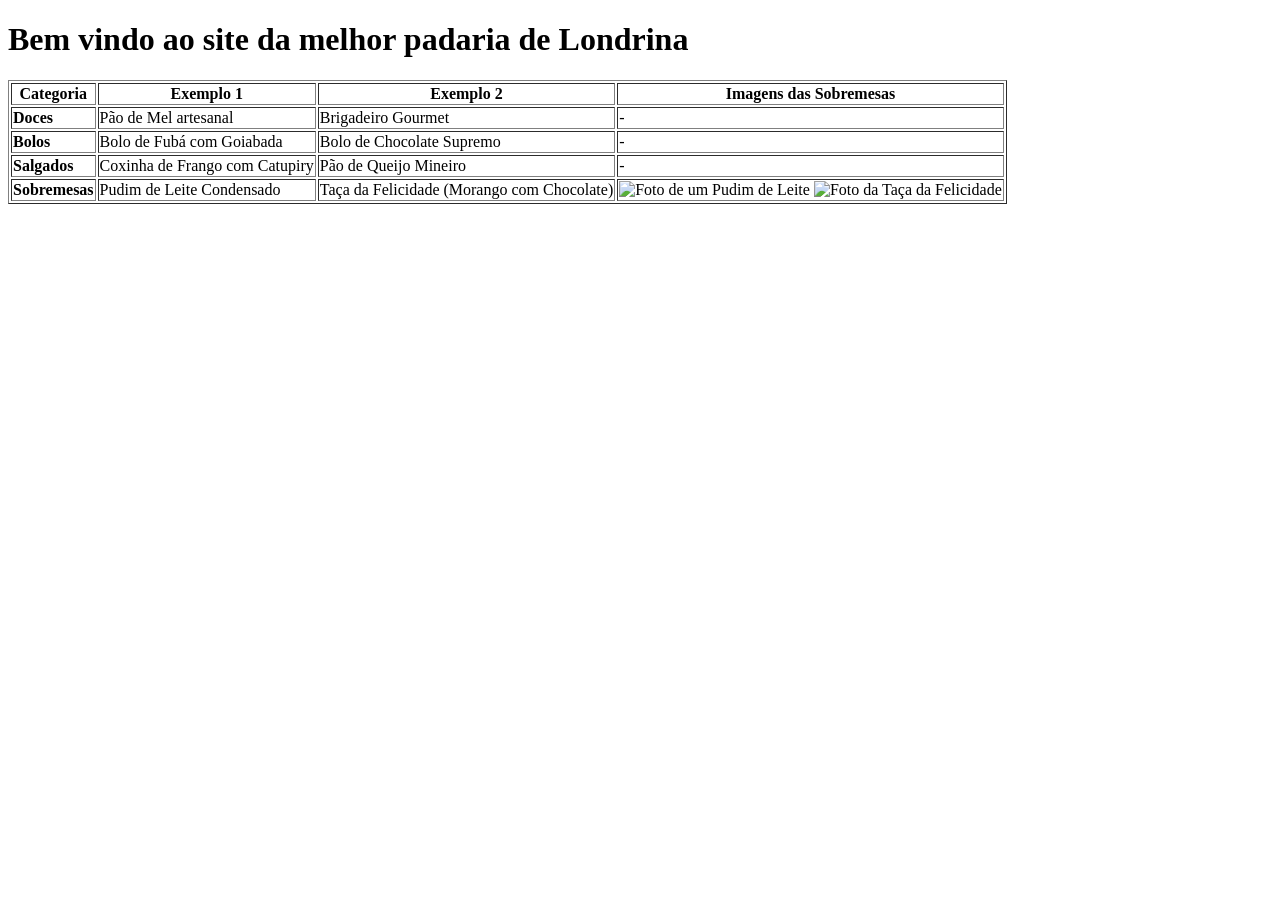
==== index.html @ f68f6aa6 "ok" ====
<!DOCTYPE html>
<html lang="pt-BR">
<head>
    <meta charset="UTF-8">
    <title>Padaria em Londrina</title>
</head>
<body>

    <h1>Bem vindo ao site da melhor padaria de Londrina</h1>

    <table border="1">
        <thead>
            <tr>
                <th>Categoria</th>
                <th>Exemplo 1</th>
                <th>Exemplo 2</th>
                <th>Imagens das Sobremesas</th>
            </tr>
        </thead>

       
        <tbody>
            <tr>
                <td><strong>Doces</strong></td>
                <td>Pão de Mel artesanal</td>
                <td>Brigadeiro Gourmet</td>
                <td>-</td>
            </tr>
            <tr>
                <td><strong>Bolos</strong></td>
                <td>Bolo de Fubá com Goiabada</td>
                <td>Bolo de Chocolate Supremo</td>
                <td>-</td>
            </tr>
            <tr>
                <td><strong>Salgados</strong></td>
                <td>Coxinha de Frango com Catupiry</td>
                <td>Pão de Queijo Mineiro</td>
                <td>-</td>
            </tr>
            <tr>
                <td><strong>Sobremesas</strong></td>
                <td>Pudim de Leite Condensado</td>
                <td>Taça da Felicidade (Morango com Chocolate)</td>
                <td>
                    <img src="caminho-da-imagem-pudim.jpg" alt="Foto de um Pudim de Leite" width="100">
                    <img src="caminho-da-imagem-taca.jpg" alt="Foto da Taça da Felicidade" width="100">
                </td>
            </tr>
        </tbody>
    </table>
</body>
</html>
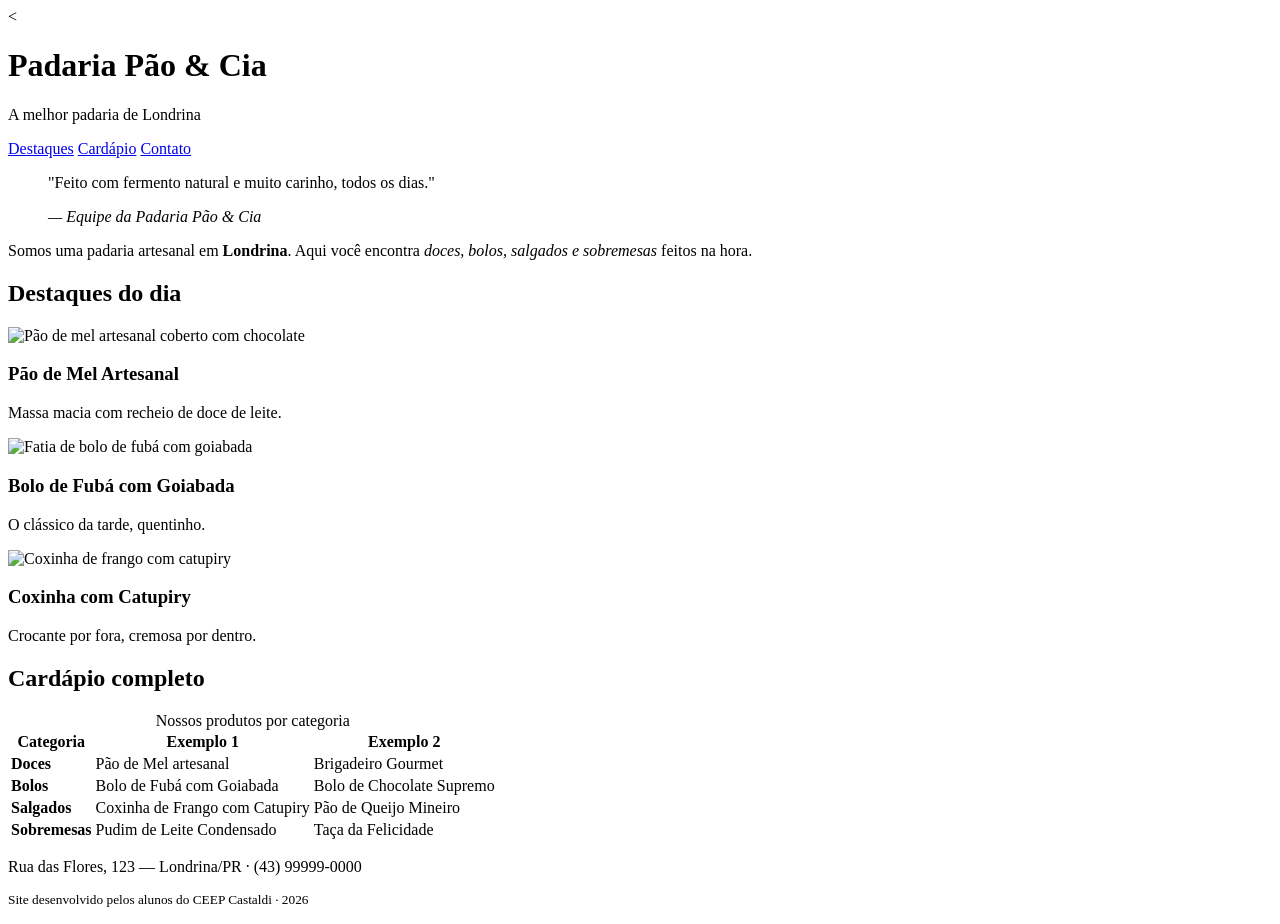
==== commit d42bb7f7: "ok" ====
--- a/index.html
+++ b/index.html
@@ -1,53 +1,103 @@
-<!DOCTYPE html>
+<<!DOCTYPE html>
 <html lang="pt-BR">
 <head>
     <meta charset="UTF-8">
+    <meta name="viewport" content="width=device-width, initial-scale=1.0">
     <title>Padaria em Londrina</title>
+    <link rel="stylesheet" href="style.css">
 </head>
 <body>
 
-    <h1>Bem vindo ao site da melhor padaria de Londrina</h1>
+    <!-- CABEÇALHO: identidade + menu de navegação -->
+    <header class="cabecalho">
+        <h1>Padaria Pão &amp; Cia</h1>
+        <p class="subtitulo">A melhor padaria de Londrina</p>
+        <nav class="menu">
+            <a href="#destaques">Destaques</a>
+            <a href="#cardapio">Cardápio</a>
+            <a href="#contato">Contato</a>
+        </nav>
+    </header>
 
-    <table border="1">
-        <thead>
-            <tr>
-                <th>Categoria</th>
-                <th>Exemplo 1</th>
-                <th>Exemplo 2</th>
-                <th>Imagens das Sobremesas</th>
-            </tr>
-        </thead>
+    <main>
 
-       
-        <tbody>
-            <tr>
-                <td><strong>Doces</strong></td>
-                <td>Pão de Mel artesanal</td>
-                <td>Brigadeiro Gourmet</td>
-                <td>-</td>
-            </tr>
-            <tr>
-                <td><strong>Bolos</strong></td>
-                <td>Bolo de Fubá com Goiabada</td>
-                <td>Bolo de Chocolate Supremo</td>
-                <td>-</td>
-            </tr>
-            <tr>
-                <td><strong>Salgados</strong></td>
-                <td>Coxinha de Frango com Catupiry</td>
-                <td>Pão de Queijo Mineiro</td>
-                <td>-</td>
-            </tr>
-            <tr>
-                <td><strong>Sobremesas</strong></td>
-                <td>Pudim de Leite Condensado</td>
-                <td>Taça da Felicidade (Morango com Chocolate)</td>
-                <td>
-                    <img src="caminho-da-imagem-pudim.jpg" alt="Foto de um Pudim de Leite" width="100">
-                    <img src="caminho-da-imagem-taca.jpg" alt="Foto da Taça da Felicidade" width="100">
-                </td>
-            </tr>
-        </tbody>
-    </table>
+        <!-- APRESENTAÇÃO: tags de autoria (blockquote, cite, strong, em) -->
+        <section class="intro">
+            <blockquote>
+                <p>"Feito com fermento natural e muito carinho, todos os dias."</p>
+                <cite>— Equipe da Padaria Pão &amp; Cia</cite>
+            </blockquote>
+            <p>Somos uma padaria artesanal em <strong>Londrina</strong>. Aqui você encontra
+               <em>doces, bolos, salgados e sobremesas</em> feitos na hora.</p>
+        </section>
+
+        <!-- DESTAQUES: cards em Flexbox -->
+        <section id="destaques" class="destaques">
+            <h2>Destaques do dia</h2>
+            <div class="cards">
+                <article class="card">
+                    <!-- Troque a URL abaixo pelo caminho da sua foto: src="img/pao-de-mel.jpg" -->
+                    <img src="https://placehold.co/300x200?text=Pao+de+Mel" alt="Pão de mel artesanal coberto com chocolate">
+                    <h3>Pão de Mel Artesanal</h3>
+                    <p>Massa macia com recheio de doce de leite.</p>
+                </article>
+                <article class="card">
+                    <img src="https://placehold.co/300x200?text=Bolo+de+Fuba" alt="Fatia de bolo de fubá com goiabada">
+                    <h3>Bolo de Fubá com Goiabada</h3>
+                    <p>O clássico da tarde, quentinho.</p>
+                </article>
+                <article class="card">
+                    <img src="https://placehold.co/300x200?text=Coxinha" alt="Coxinha de frango com catupiry">
+                    <h3>Coxinha com Catupiry</h3>
+                    <p>Crocante por fora, cremosa por dentro.</p>
+                </article>
+            </div>
+        </section>
+
+        <!-- CARDÁPIO: a tabela original, agora semântica e estilizada -->
+        <section id="cardapio" class="cardapio">
+            <h2>Cardápio completo</h2>
+            <table class="tabela-cardapio">
+                <caption>Nossos produtos por categoria</caption>
+                <thead>
+                    <tr>
+                        <th scope="col">Categoria</th>
+                        <th scope="col">Exemplo 1</th>
+                        <th scope="col">Exemplo 2</th>
+                    </tr>
+                </thead>
+                <tbody>
+                    <tr>
+                        <td><strong>Doces</strong></td>
+                        <td>Pão de Mel artesanal</td>
+                        <td>Brigadeiro Gourmet</td>
+                    </tr>
+                    <tr>
+                        <td><strong>Bolos</strong></td>
+                        <td>Bolo de Fubá com Goiabada</td>
+                        <td>Bolo de Chocolate Supremo</td>
+                    </tr>
+                    <tr>
+                        <td><strong>Salgados</strong></td>
+                        <td>Coxinha de Frango com Catupiry</td>
+                        <td>Pão de Queijo Mineiro</td>
+                    </tr>
+                    <tr>
+                        <td><strong>Sobremesas</strong></td>
+                        <td>Pudim de Leite Condensado</td>
+                        <td>Taça da Felicidade</td>
+                    </tr>
+                </tbody>
+            </table>
+        </section>
+
+    </main>
+
+    <!-- RODAPÉ -->
+    <footer id="contato" class="rodape">
+        <p>Rua das Flores, 123 — Londrina/PR · (43) 99999-0000</p>
+        <p><small>Site desenvolvido pelos alunos do CEEP Castaldi · 2026</small></p>
+    </footer>
+
 </body>
-</html>+</html>
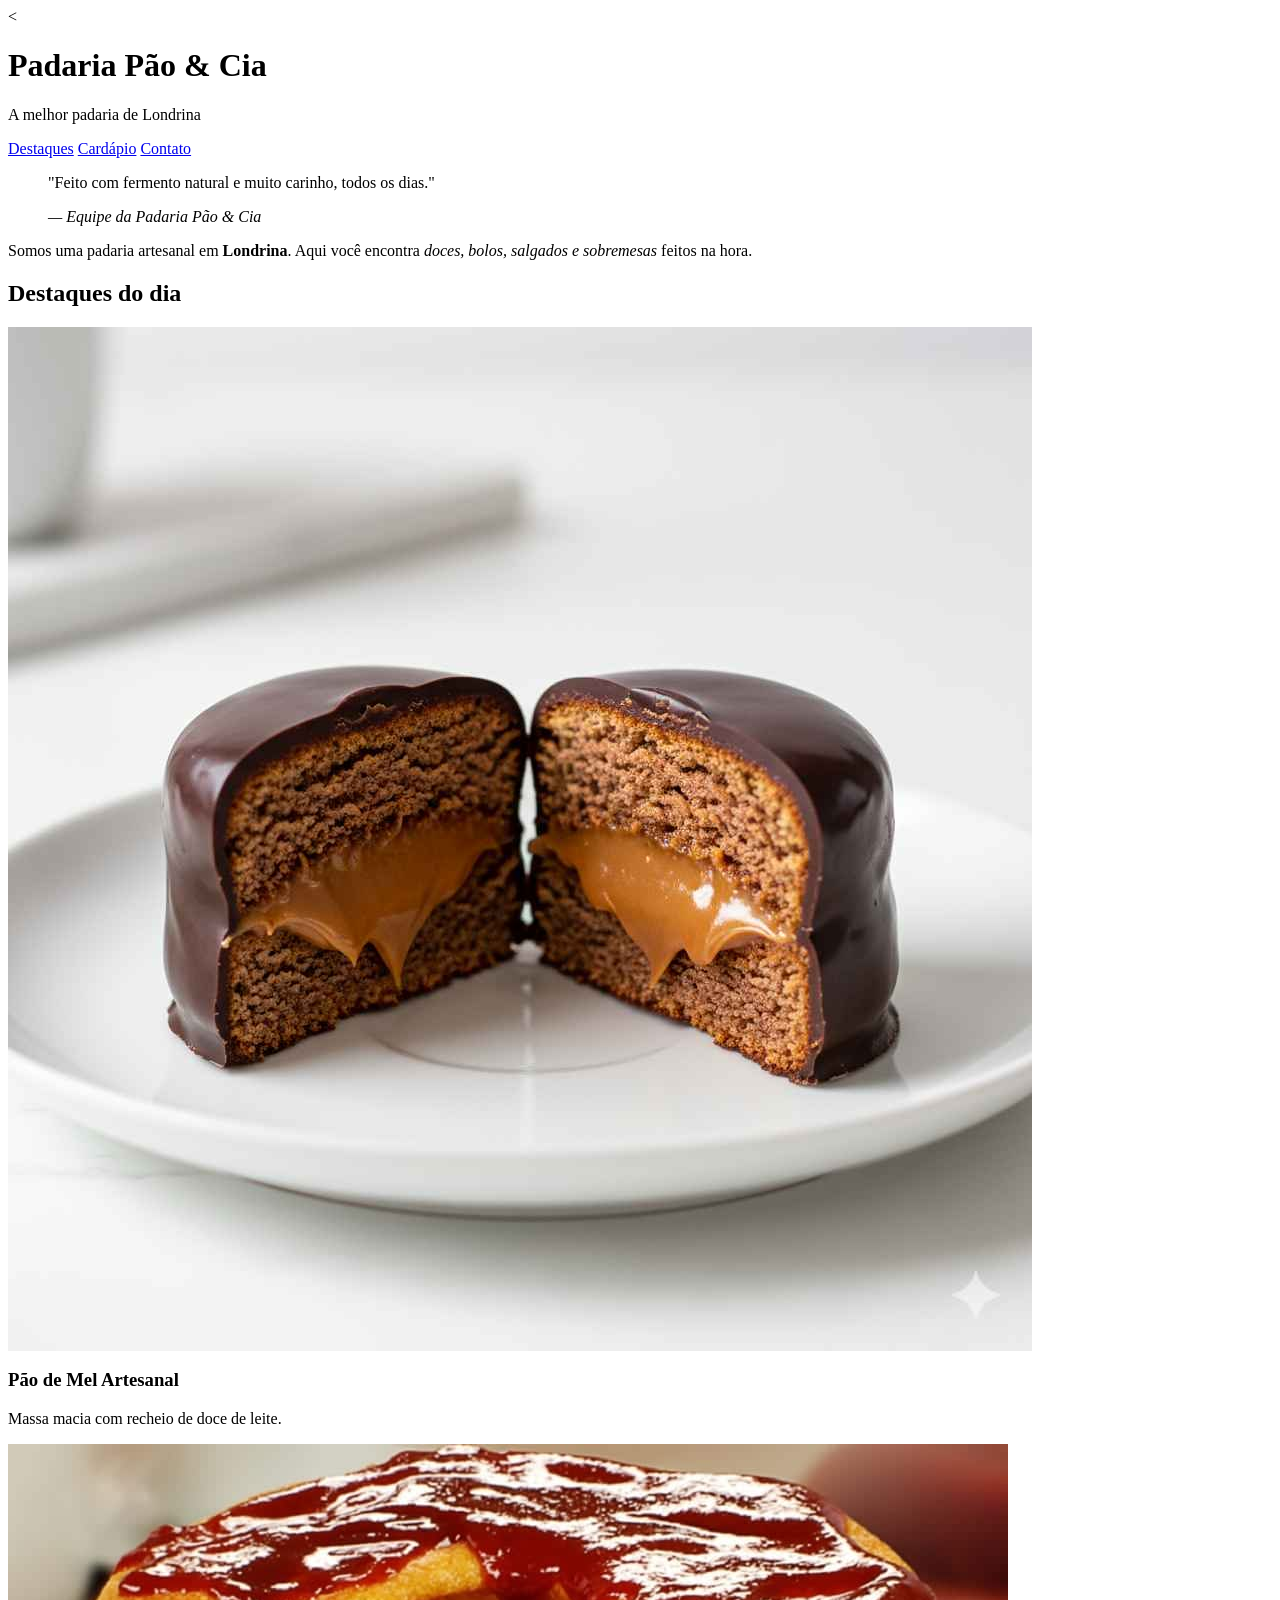
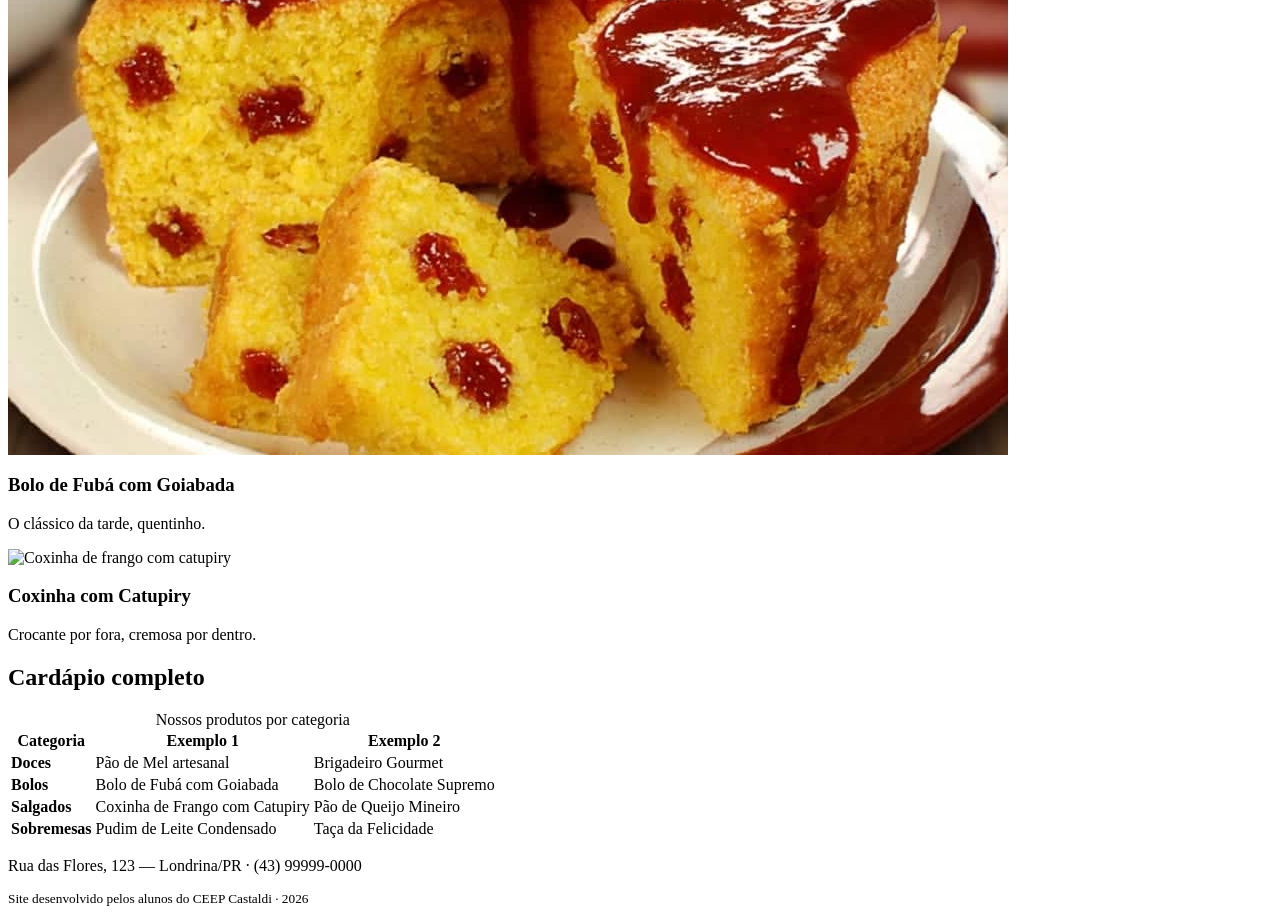
==== commit 053744b6: "ok" ====
--- a/index.html
+++ b/index.html
@@ -37,12 +37,12 @@
             <div class="cards">
                 <article class="card">
                     <!-- Troque a URL abaixo pelo caminho da sua foto: src="img/pao-de-mel.jpg" -->
-                    <img src="https://placehold.co/300x200?text=Pao+de+Mel" alt="Pão de mel artesanal coberto com chocolate">
+                    <img src="imagens/Pao-de-Mel.jpg" alt="Pão de mel artesanal coberto com chocolate">
                     <h3>Pão de Mel Artesanal</h3>
                     <p>Massa macia com recheio de doce de leite.</p>
                 </article>
                 <article class="card">
-                    <img src="https://placehold.co/300x200?text=Bolo+de+Fuba" alt="Fatia de bolo de fubá com goiabada">
+                    <img src="imagens/confira-duas-receitas-de-dar-agua-na-boca-de-bolo-de-fuba-com-goiabada-3.jpg" alt="Fatia de bolo de fubá com goiabada">
                     <h3>Bolo de Fubá com Goiabada</h3>
                     <p>O clássico da tarde, quentinho.</p>
                 </article>
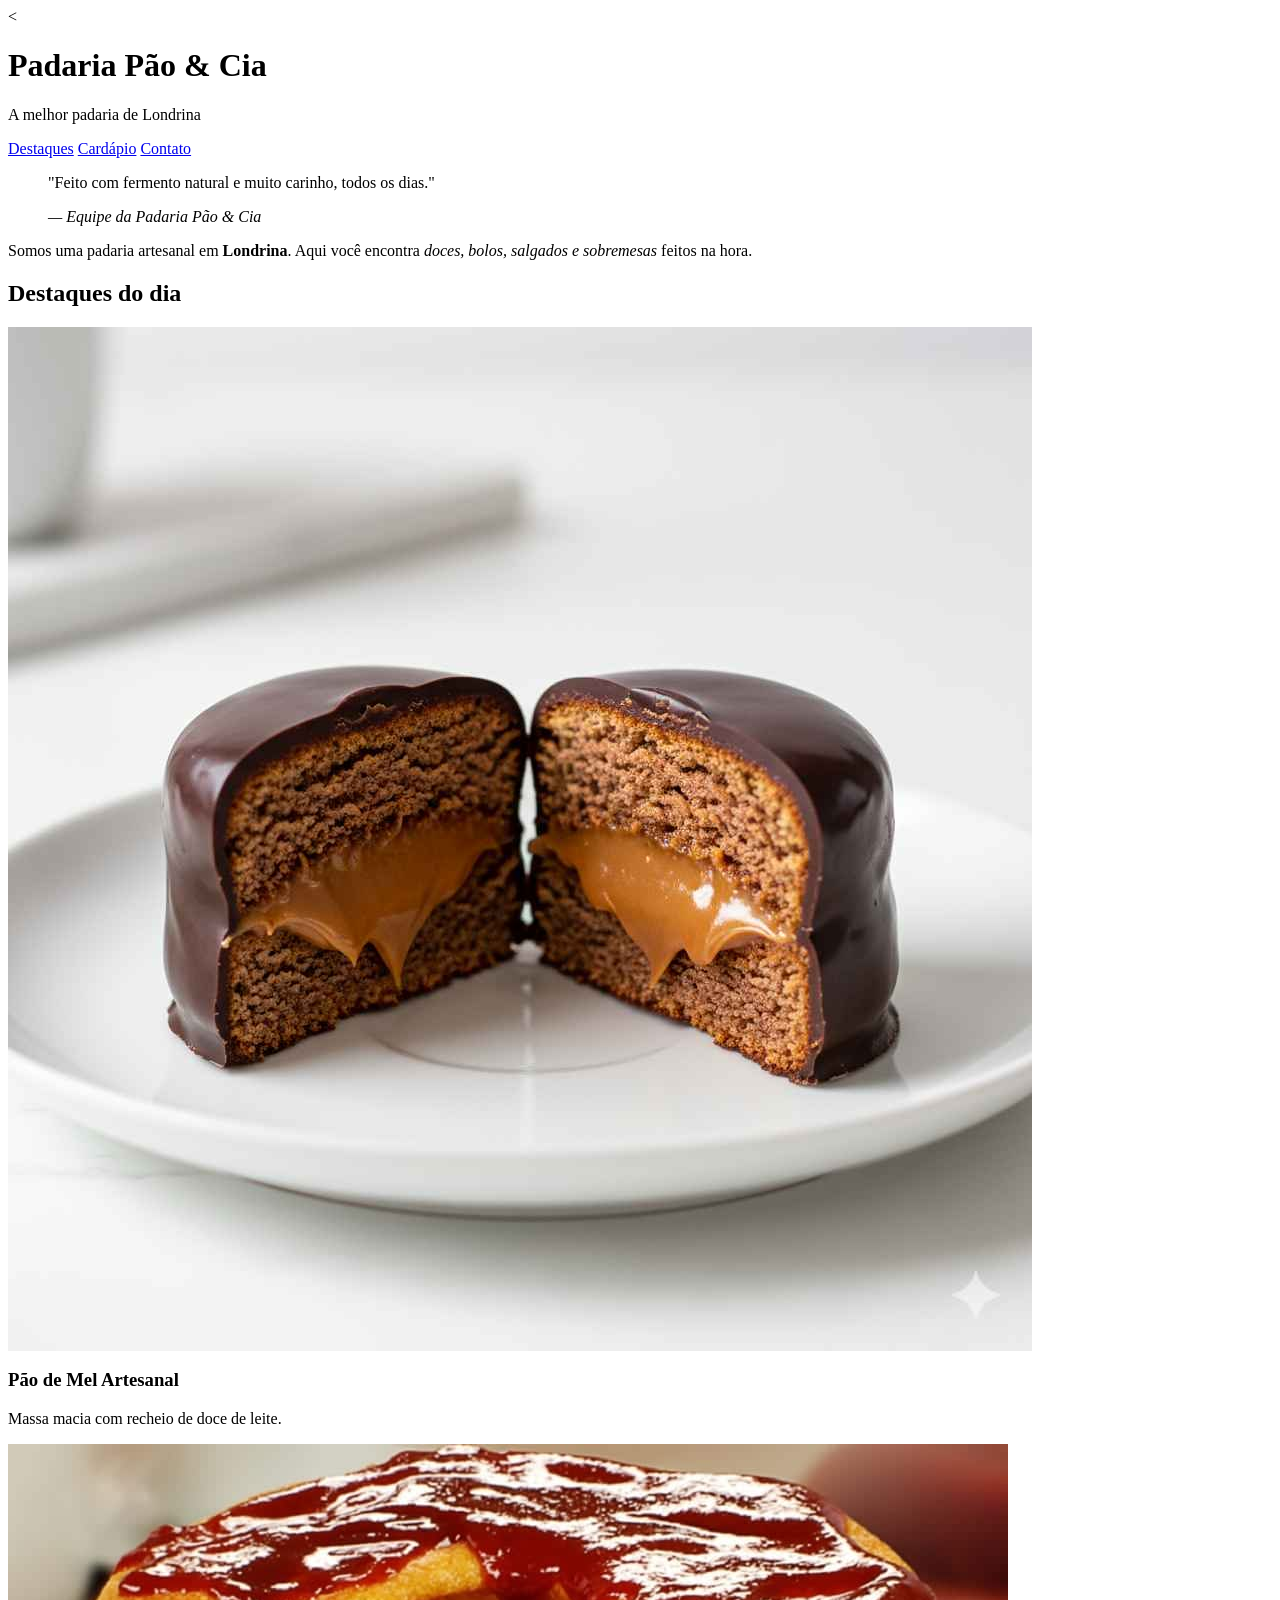
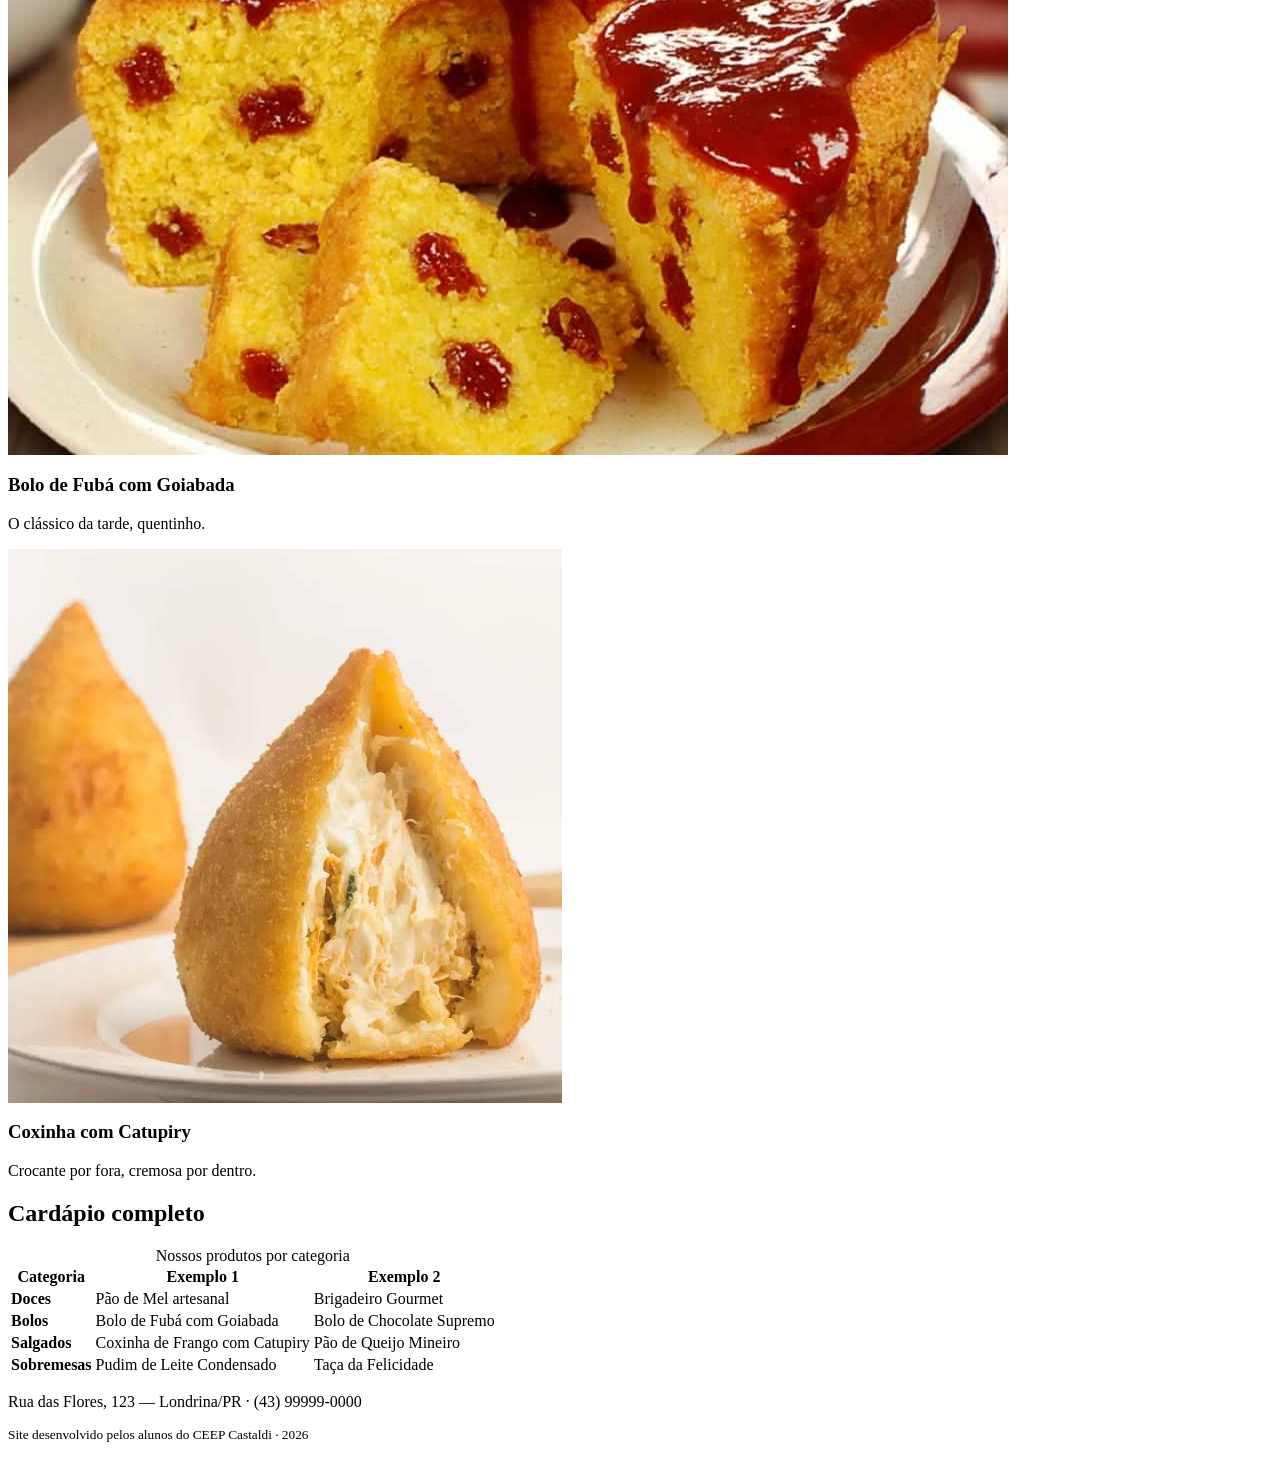
==== commit 3c80d577: "ok" ====
--- a/index.html
+++ b/index.html
@@ -42,12 +42,12 @@
                     <p>Massa macia com recheio de doce de leite.</p>
                 </article>
                 <article class="card">
-                    <img src="imagens/confira-duas-receitas-de-dar-agua-na-boca-de-bolo-de-fuba-com-goiabada-3.jpg" alt="Fatia de bolo de fubá com goiabada">
+                    <img src="imagens/bolodefubacomgoiabada.jpg">
                     <h3>Bolo de Fubá com Goiabada</h3>
                     <p>O clássico da tarde, quentinho.</p>
                 </article>
                 <article class="card">
-                    <img src="https://placehold.co/300x200?text=Coxinha" alt="Coxinha de frango com catupiry">
+                    <img src="imagens/coxinha.jpeg" alt="Coxinha de frango com catupiry">
                     <h3>Coxinha com Catupiry</h3>
                     <p>Crocante por fora, cremosa por dentro.</p>
                 </article>
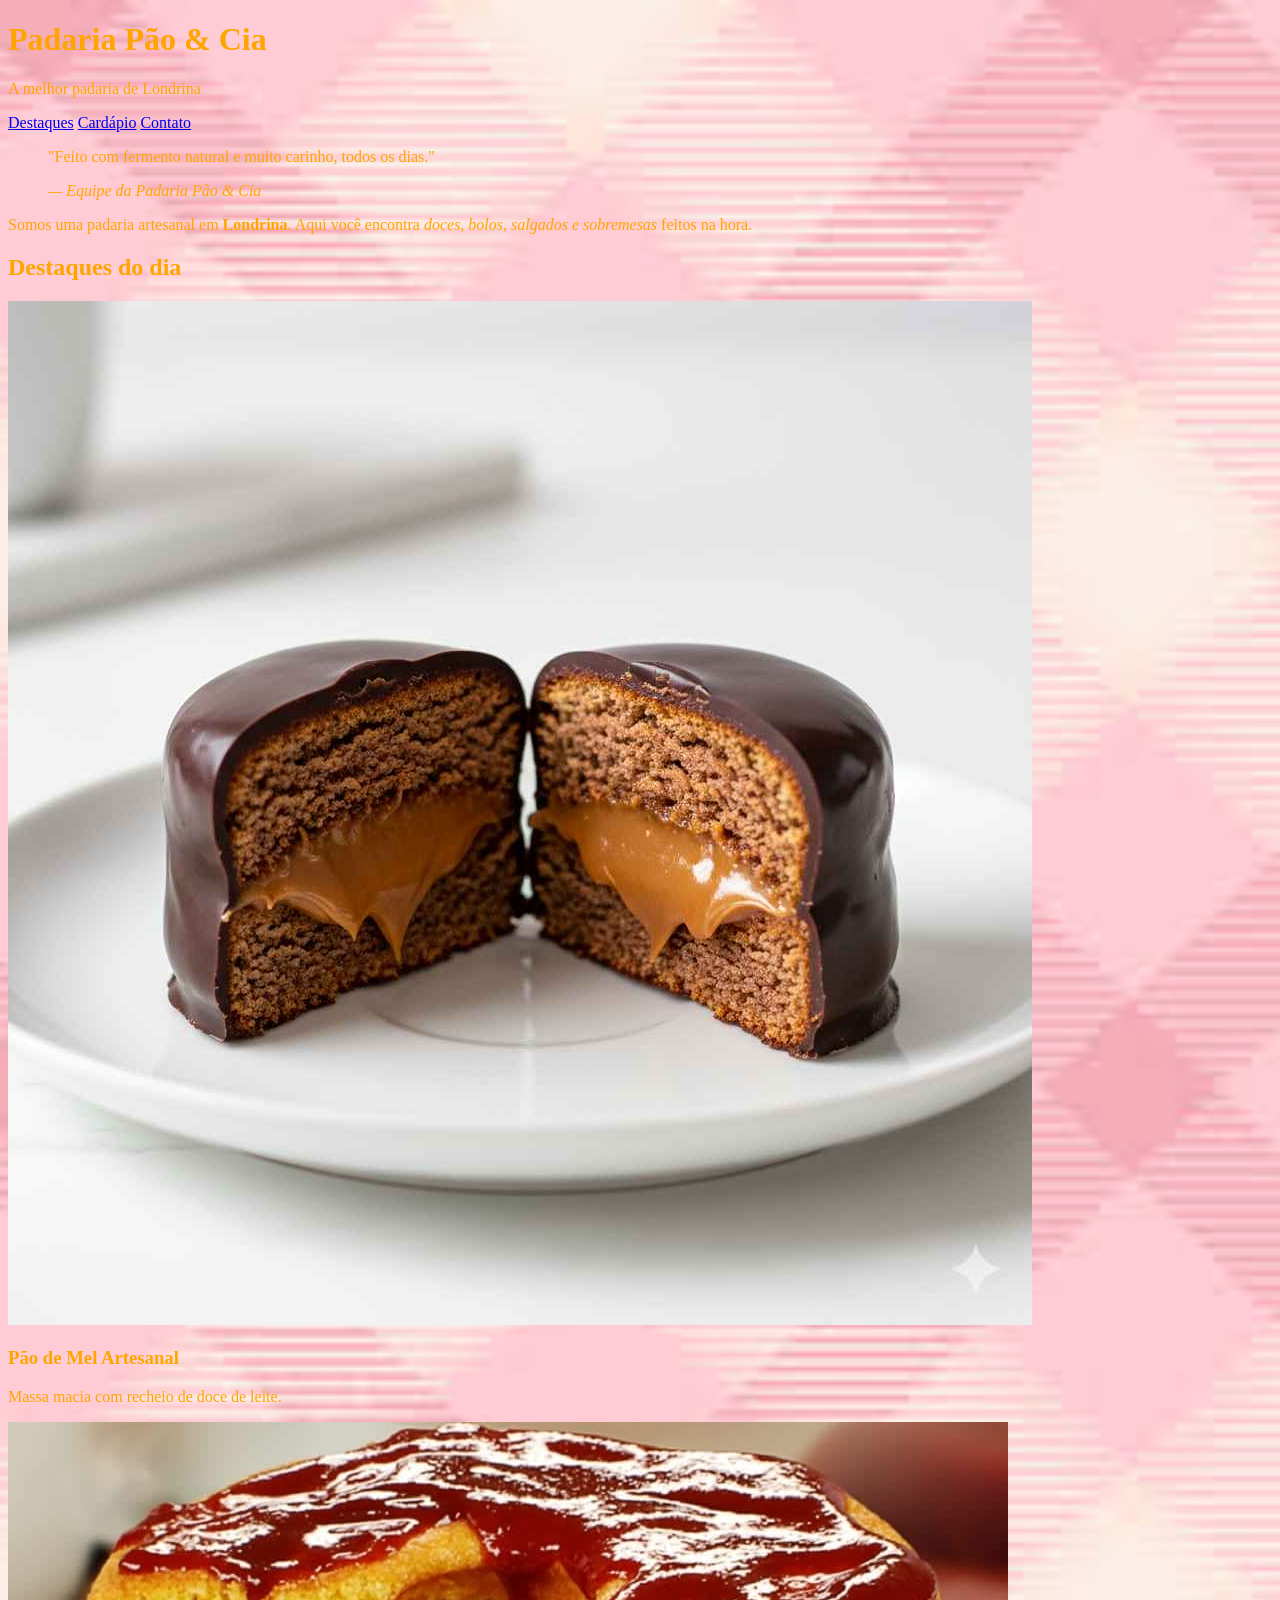
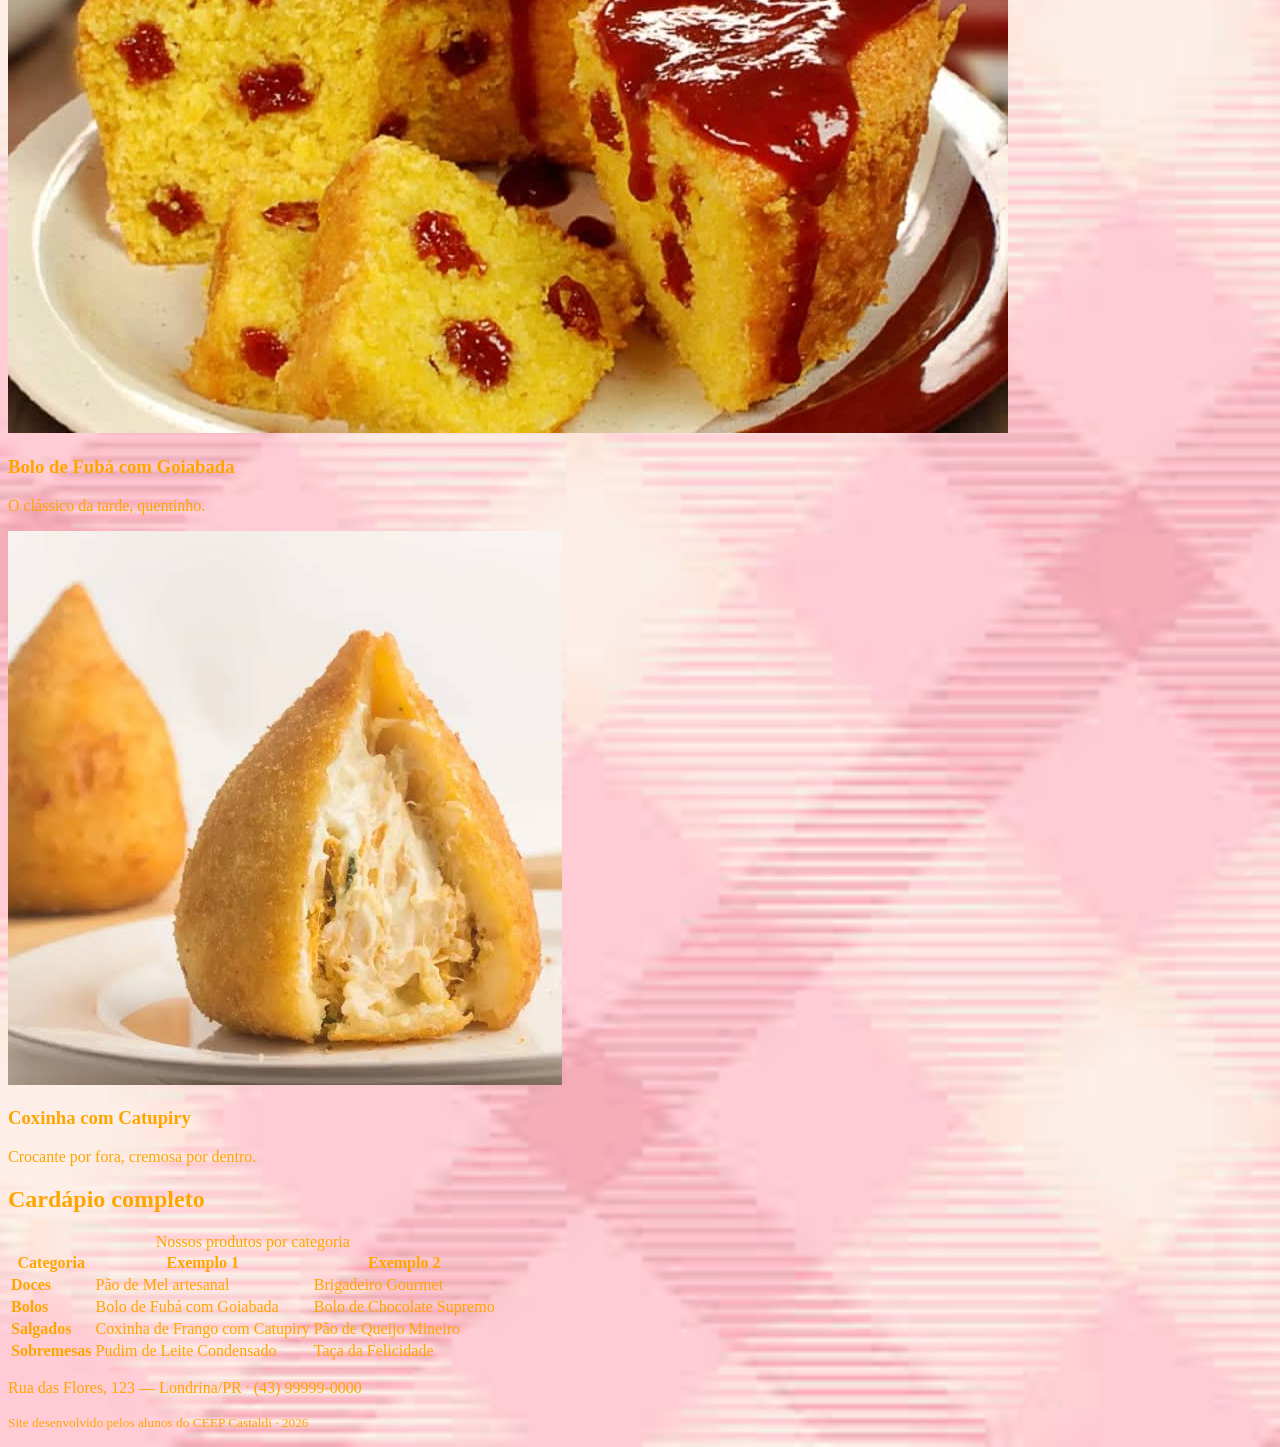
==== commit ef0bac22: "ok" ====
--- a/index.html
+++ b/index.html
@@ -1,10 +1,10 @@
-<<!DOCTYPE html>
+<!DOCTYPE html>
 <html lang="pt-BR">
 <head>
     <meta charset="UTF-8">
     <meta name="viewport" content="width=device-width, initial-scale=1.0">
     <title>Padaria em Londrina</title>
-    <link rel="stylesheet" href="style.css">
+    <link rel="stylesheet" href="swag.css">
 </head>
 <body>
 
--- a/swag.css
+++ b/swag.css
@@ -0,0 +1,7 @@
+body {
+    background-image: url(imagens/images.jpeg);
+    background-size: cover;
+    background-repeat: no-repeat;
+    background-position: center;
+    color: orange;
+}
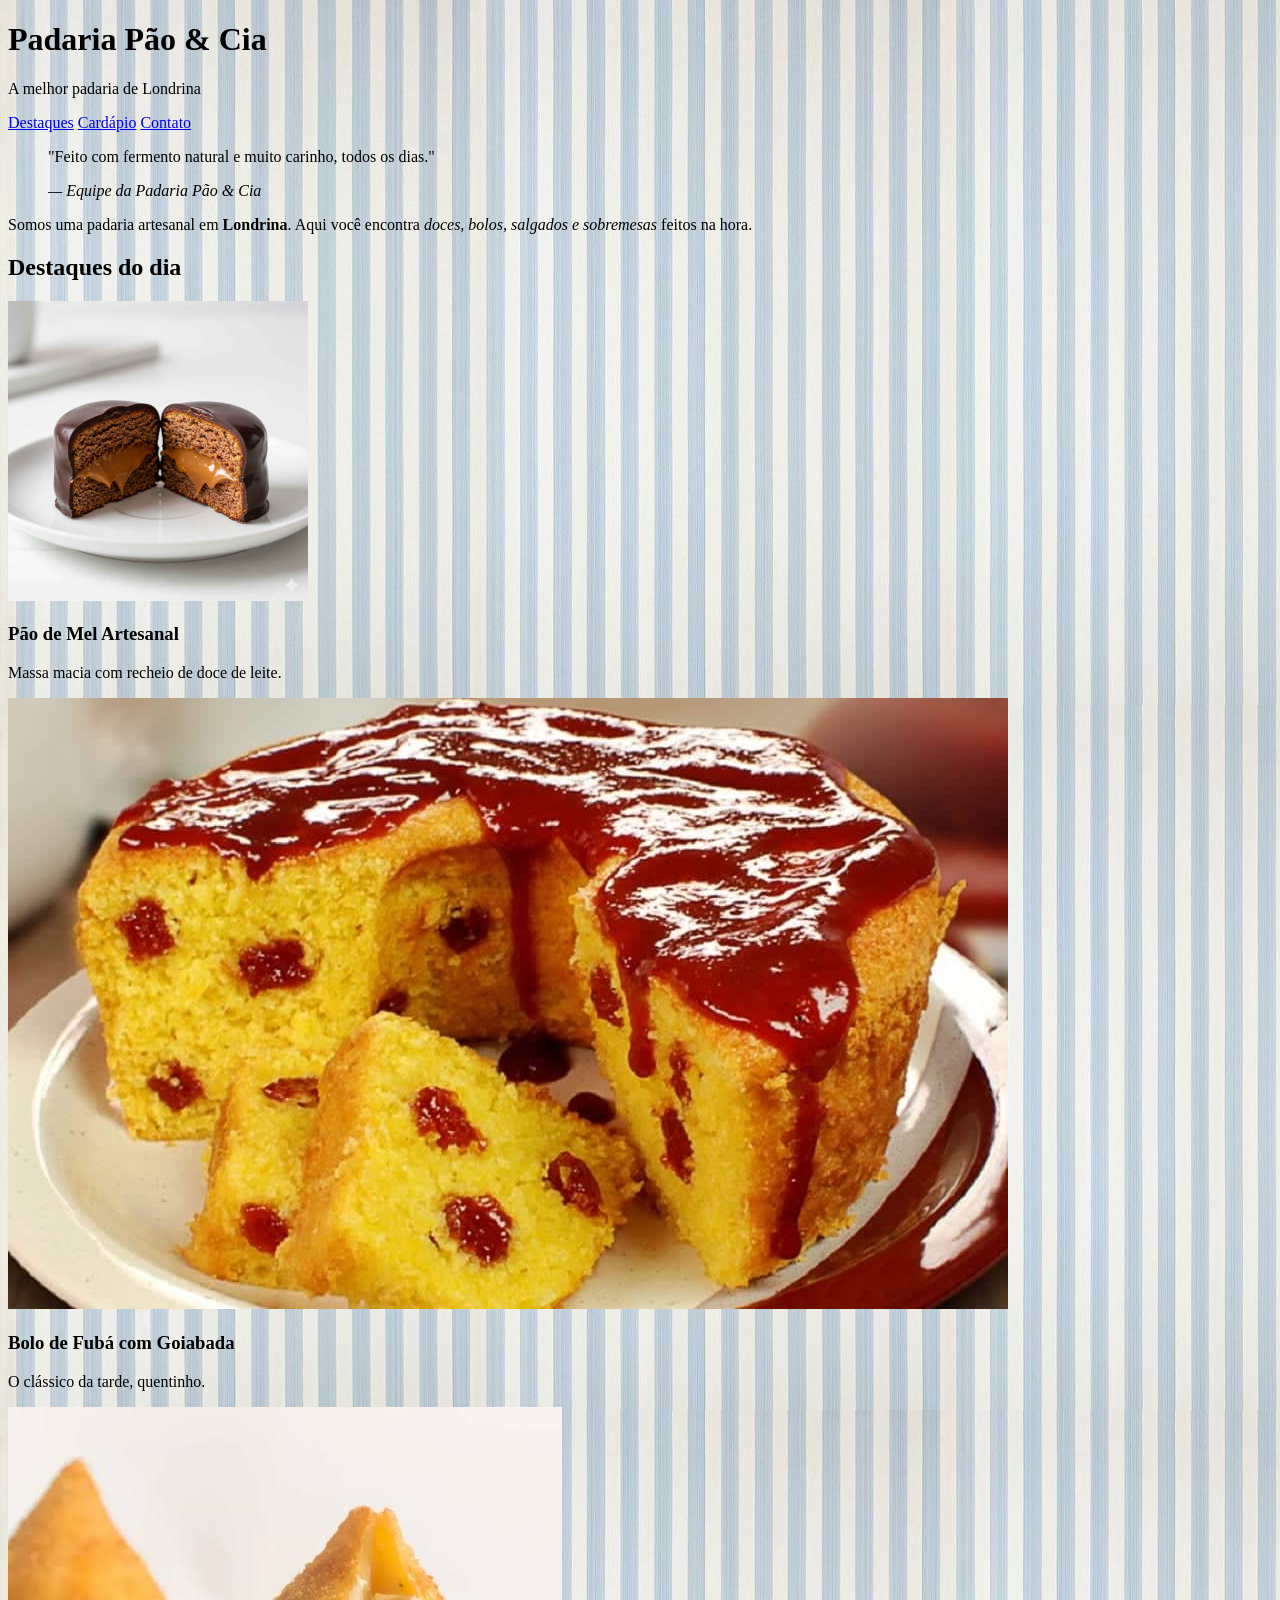
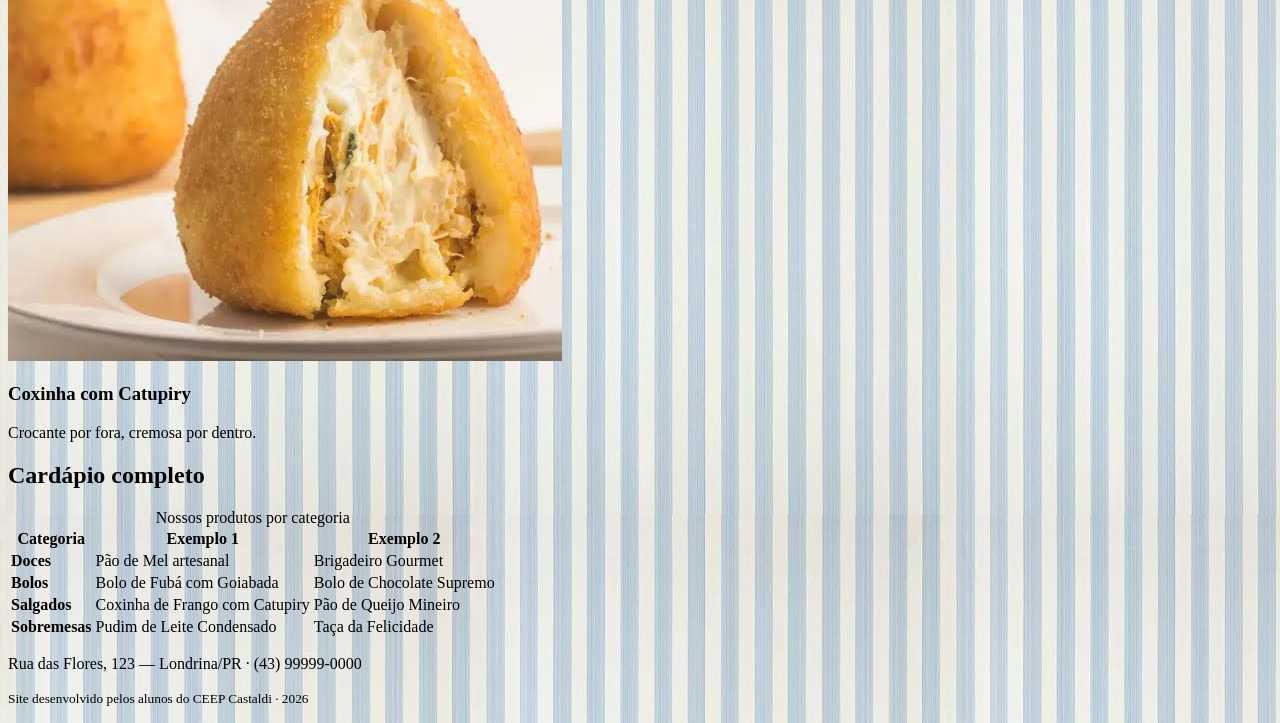
==== commit 070a4a6b: "ok" ====
--- a/index.html
+++ b/index.html
@@ -37,8 +37,8 @@
             <div class="cards">
                 <article class="card">
                     <!-- Troque a URL abaixo pelo caminho da sua foto: src="img/pao-de-mel.jpg" -->
-                    <img src="imagens/Pao-de-Mel.jpg" alt="Pão de mel artesanal coberto com chocolate">
-                    <h3>Pão de Mel Artesanal</h3>
+                    <img src="imagens/Pao-de-Mel.jpg" alt="Pão de mel artesanal coberto com chocolate" width= "300" height="300">
+                    <h3>Pão de Mel Artesanal</h3> 
                     <p>Massa macia com recheio de doce de leite.</p>
                 </article>
                 <article class="card">
--- a/swag.css
+++ b/swag.css
@@ -1,7 +1,3 @@
 body {
-    background-image: url(imagens/images.jpeg);
-    background-size: cover;
-    background-repeat: no-repeat;
-    background-position: center;
-    color: orange;
+    background-image: url('imagens/lina.jpg');
 }
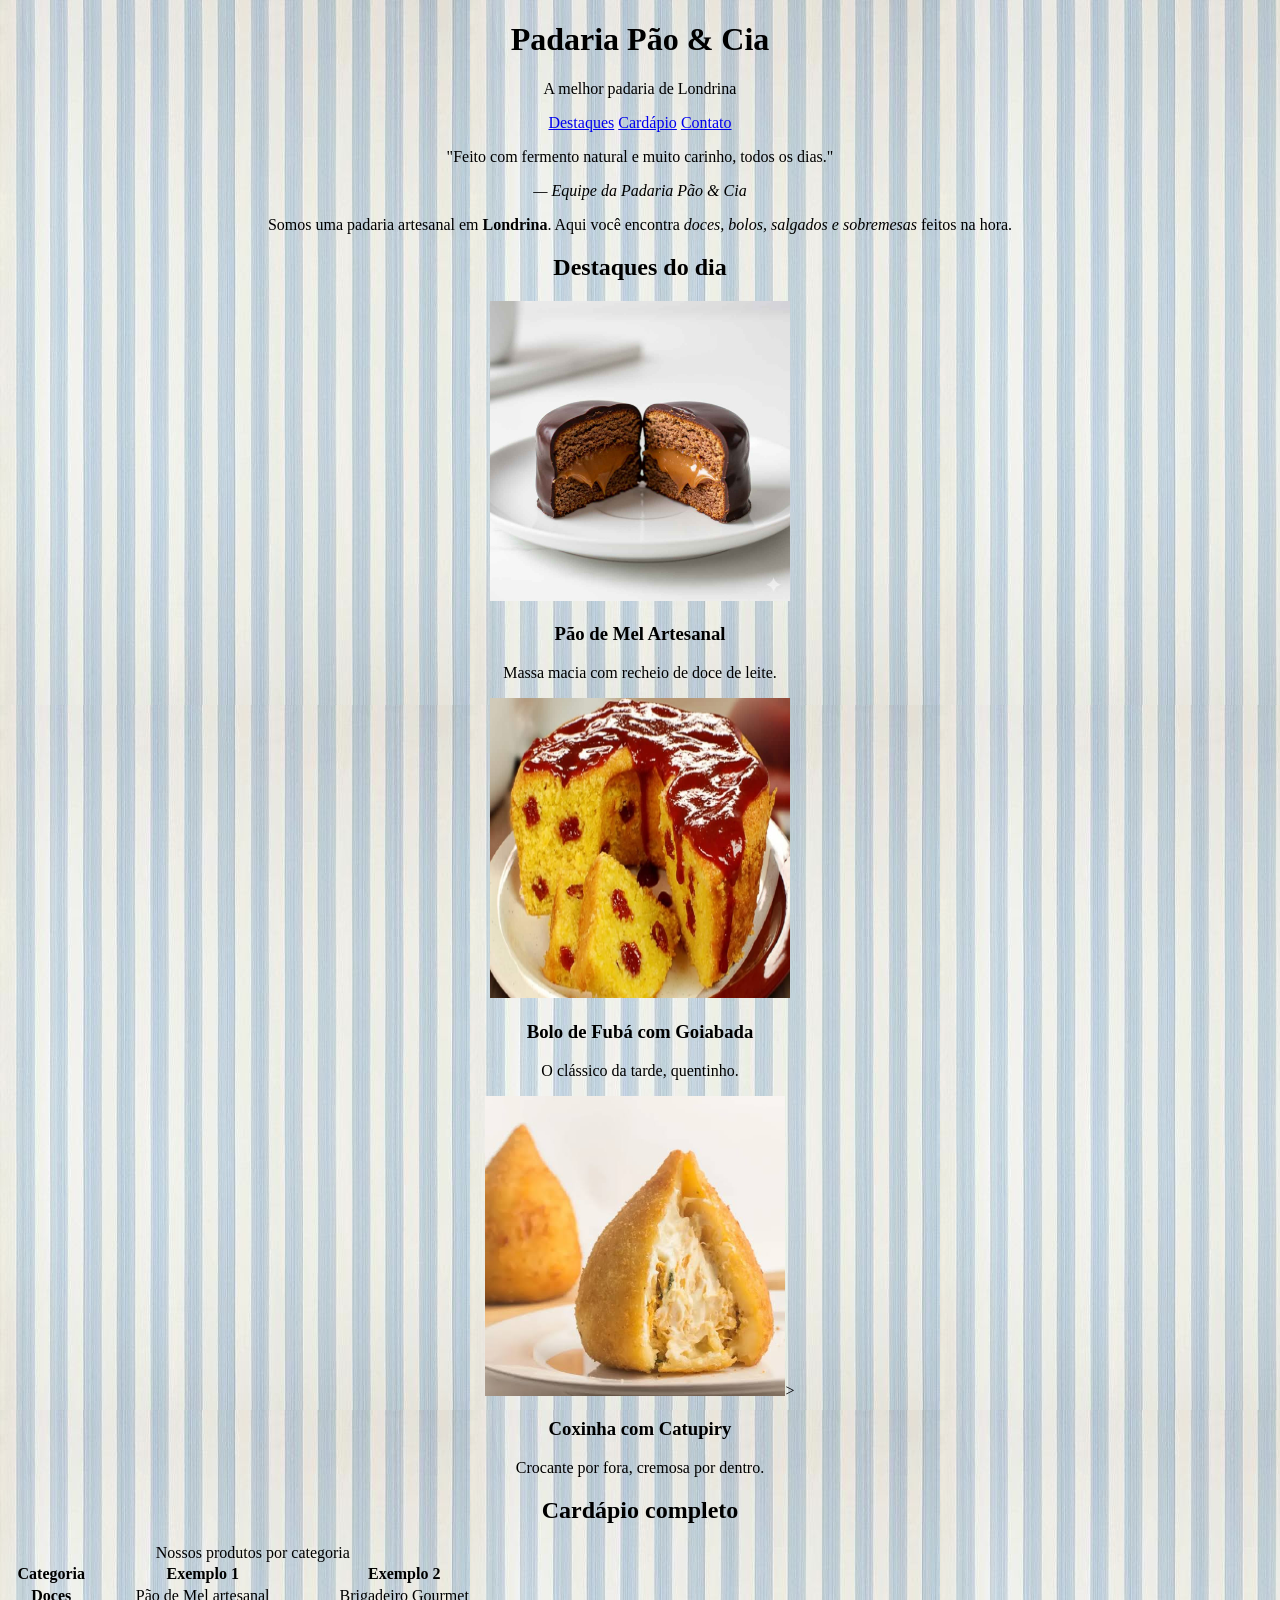
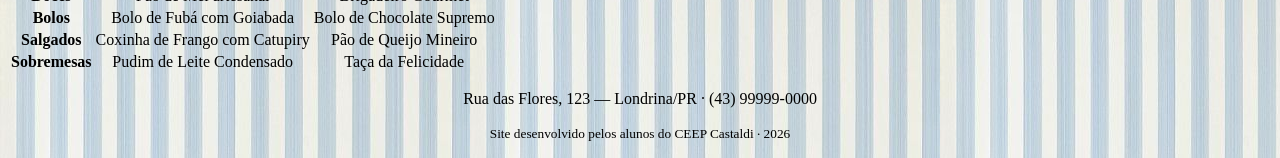
==== commit a2ae61b8: "ok" ====
--- a/index.html
+++ b/index.html
@@ -42,12 +42,12 @@
                     <p>Massa macia com recheio de doce de leite.</p>
                 </article>
                 <article class="card">
-                    <img src="imagens/bolodefubacomgoiabada.jpg">
+                    <img src="imagens/bolodefubacomgoiabada.jpg" width= "300" height="300">
                     <h3>Bolo de Fubá com Goiabada</h3>
                     <p>O clássico da tarde, quentinho.</p>
                 </article>
                 <article class="card">
-                    <img src="imagens/coxinha.jpeg" alt="Coxinha de frango com catupiry">
+                    <img src="imagens/coxinha.jpeg" alt="Coxinha de frango com catupiry" width= "300" height="300">>
                     <h3>Coxinha com Catupiry</h3>
                     <p>Crocante por fora, cremosa por dentro.</p>
                 </article>
--- a/swag.css
+++ b/swag.css
@@ -1,3 +1,7 @@
 body {
     background-image: url('imagens/lina.jpg');
-}+    text-align: center;
+    text-shadow: chocolate;
+}
+
+
